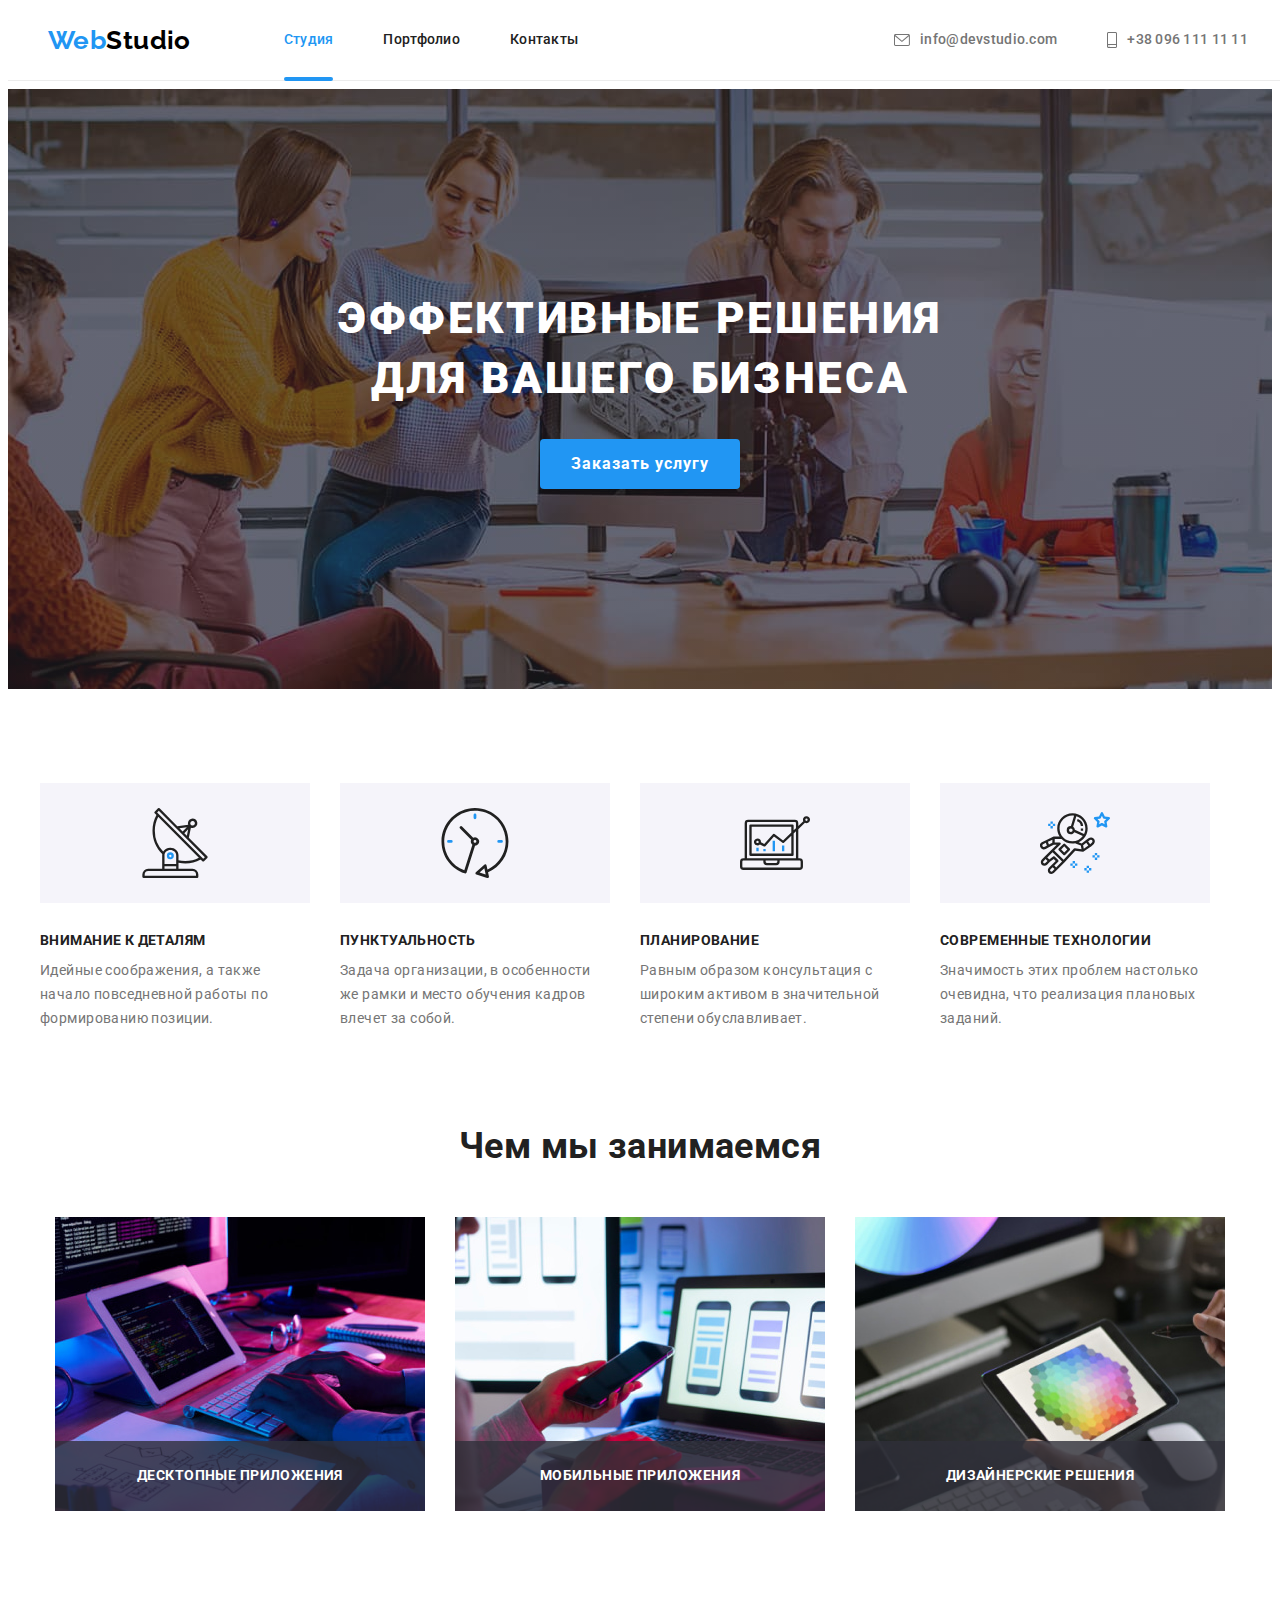
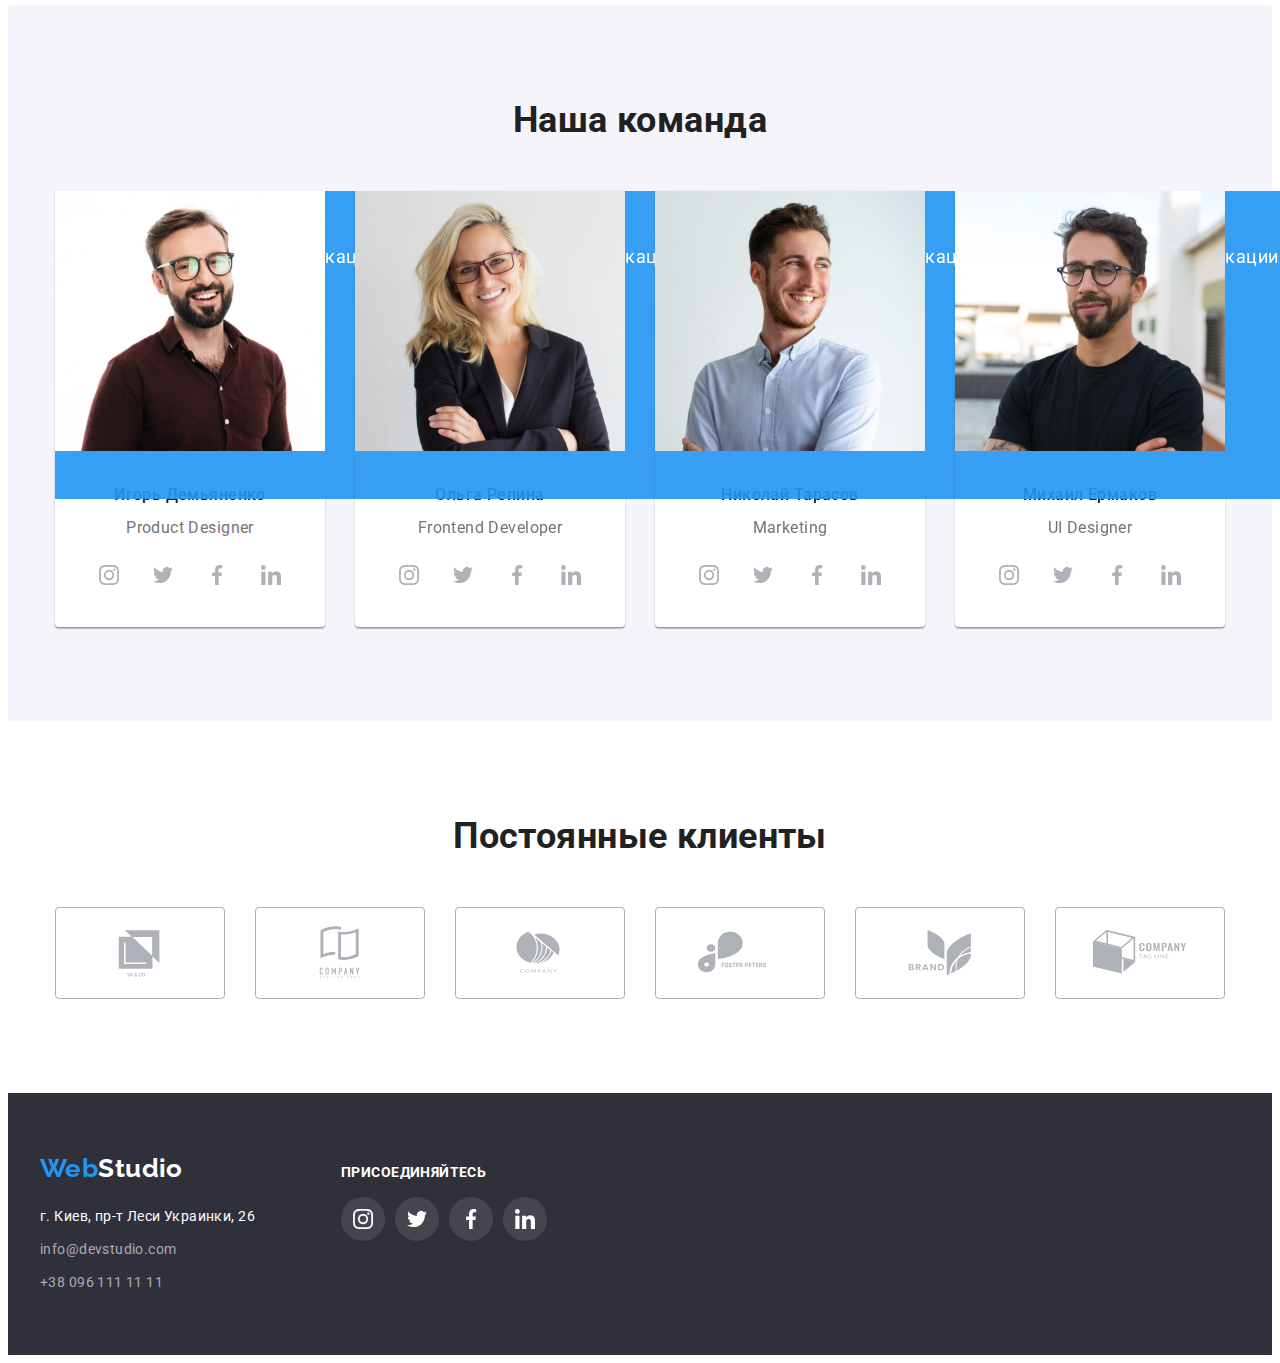
==== index.html @ 2b613472 "05" ====
<!DOCTYPE html>
<html lang="ru">
<head>
    <meta charset="UTF-8">
    <meta http-equiv="X-UA-Compatible" content="IE=edge">
    <meta name="viewport" content="width=device-width, initial-scale=1.0">
    <title>Студия</title>
    <link rel="preconnect" href="https://fonts.googleapis.com">
    <link rel="preconnect" href="https://fonts.gstatic.com" crossorigin>
    <link href="https://fonts.googleapis.com/css2?family=Raleway:wght@700&family=Roboto:wght@400;500;700;900&display=swap"
        rel="stylesheet">
    <link rel="stylesheet" href="https://cdnjs.cloudflare.com/ajax/libs/modern-normalize/1.1.0/modern-normalize.min.css"
        integrity="sha512-wpPYUAdjBVSE4KJnH1VR1HeZfpl1ub8YT/NKx4PuQ5NmX2tKuGu6U/JRp5y+Y8XG2tV+wKQpNHVUX03MfMFn9Q=="
        crossorigin="anonymous" referrerpolicy="no-referrer">
    <link rel="stylesheet" href="./css/styles.css">
</head>
<body>
    <!-- Шапка -->
    <header class="page-header">
       <div class="header-container container">
            <nav class="header-item site-nav">
                <a href="./index.html" class="site-nav-item header-logo logo">
                    <span class="logo-part">Web</span>Studio
                </a>
            
                <ul class="site-nav-item nav-tabs list">
                    <li class="nav-tabs-item"><a href="./index.html" class="nav-tab link current">Студия</a></li>
                    <li class="nav-tabs-item"><a href="./portfolio.html" class="nav-tab link">Портфолио</a></li>
                    <li class="nav-tabs-item"><a href="" class="nav-tab link">Контакты</a></li>
                </ul>
            
            </nav>
            
            <ul class="header-item auth-nav list">
                <li class="auth-nav-item">
                    <a href="mailto:" class="nav-auth link"> 
                        <svg class="auth-icon-box " width=16 height=12>
                            <use href="./images/symbol-defs.svg#icon-envelope"></use>
                        </svg>
                        info@devstudio.com
                    </a>
                </li>
                
                <li class="auth-nav-item">
                    <a href="tel:" class="nav-auth link">
                        <svg class="auth-icon-box"  width=10 height=16>
                            <use href="./images/symbol-defs.svg#icon-smartphone"></use>
                        </svg>
                        +38 096 111 11 11
                    </a>
                </li>
            </ul>
       </div>
    </header>

    <!-- Унікальна частина -->
    <main>
        <!-- Герой -->
        <section class="hero">
            <div class="container hero-container">
                <h1 class="hero-title">Эффективные решения<br> для вашего бизнеса</h1>
                <button type="button" class="hero-button" data-modal-open>Заказать услугу</button>
            </div>
        </section>
        
        <!-- Наші переваги -->
        <section class="section-feature">
            <div class="container">
                <h2 hidden class="section-title">Наши преимущества</h2>
                
                <ul class="feature-list  list">
                    <li class="feature-list-item">
                        <div class="feature-icon-wrapper">
                            <svg class="feature-icon-box">
                                <use href="./images/symbol-defs.svg#icon-antenna" >  </use>
                            </svg>
                        </div>
                        <h3 class="feature-list-title">Внимание к деталям</h3>
                        <p class="feature-list-text text">
                            Идейные соображения, а также начало повседневной работы по формированию позиции.
                        </p>
                    </li>
                    <li class="feature-list-item">
                        <div class="feature-icon-wrapper">
                            <svg class="feature-icon-box">
                                <use href="./images/symbol-defs.svg#icon-clock"> </use>
                            </svg>
                        </div>
                        <h3 class="feature-list-title">Пунктуальность</h3>
                        <p class="feature-list-text text">
                            Задача организации, в особенности же рамки и место обучения кадров влечет за собой.
                        </p>
                    </li>
                    <li class="feature-list-item">
                        <div class="feature-icon-wrapper">
                            <svg class="feature-icon-box">
                                <use href="./images/symbol-defs.svg#icon-diagram" > </use>
                            </svg>
                        </div>
                        <h3 class="feature-list-title">Планирование</h3>
                        <p class="feature-list-text text">
                            Равным образом консультация с широким активом в значительной степени обуславливает.
                        </p>
                    </li>
                    <li class="feature-list-item">
                        <div class="feature-icon-wrapper">
                            <svg class="feature-icon-box">
                                <use href="./images/symbol-defs.svg#icon-astronaut"> </use>
                            </svg>
                        </div>
                        <h3 class="feature-list-title">Современные технологии</h3>
                        <p class="feature-list-text text">
                            Значимость этих проблем настолько очевидна, что реализация плановых заданий.
                        </p>
                    </li>
                </ul>
            </div>
        </section>
        
        <!-- Чим ми займаємось -->
        <section class="section">
            <div class="container what_we_do-conteiner">
                <h2 class="section-title">Чем мы занимаемся</h2>
                <ul class="what_we_do-list list">
                    <li class="what_we_do-item">
                        <img src="./images/what_we_do_1.jpg" class="image" alt="Компьютер и айпад на рабочем столе" width="370">
                        <h3 class="what_we_do-item-title">Десктопные приложения</h3>
                    </li>
                    <li class="what_we_do-item">
                        <img src="./images/what_we_do_2.jpg" class="image" alt="Ноутбук и телефон" width="370">
                        <h3 class="what_we_do-item-title">Мобильные приложения</h3>
                    </li>
                    <li class="what_we_do-item">
                        <img src="./images/what_we_do_3.jpg" class="image" alt="Планшет с цветным изображением на фоне компьютера" width="370">
                        <h3 class="what_we_do-item-title">Дизайнерские решения</h3>
                    </li>
                </ul>
            </div>
        </section>
        
        <!-- Наша команда -->
        <section class="team section">
            <div class="container">
                <h2 class="section-title">Наша команда</h2>
        
                <ul class="team-list list">
                    <li class="team-card">
                        <div class="team-flip">
                            <img src="./images/igor_d.jpg" class="team-image image" alt="Игорь Демьяненко" width="270">
                            <p class="team-overlay">Здесь будет краткая информация о квалификации Игоря Демьянченко</p>
                        </div>
                        
                        <div class="team-card-content">
                            <h3 class="team-card-title">Игорь Демьяненко</h3>
                            <p class="team-card-position">Product Designer</p>
                            
                            <ul class="social-links list">
                                <li class="social-link-item">
                                    <a href="" class="social-link link">
                                        <svg class="icon-box-social">
                                            <use href="./images/symbol-defs.svg#icon-instagram"></use>
                                        </svg>
                                    </a>
                                </li>
                                <li class="social-link-item">
                                    <a href="" class="social-link link">
                                        <svg class="icon-box-social">
                                            <use href="./images/symbol-defs.svg#icon-twitter"></use>
                                        </svg>
                                    </a>
                                </li>
                                <li class="social-link-item">
                                    <a href="" class="social-link link">
                                        <svg class="icon-box-social">
                                            <use href="./images/symbol-defs.svg#icon-facebook"></use>
                                        </svg>
                                    </a>
                                </li>
                                <li class="social-link-item">
                                    <a href="" class="social-link link">
                                        <svg class="icon-box-social">
                                            <use href="./images/symbol-defs.svg#icon-linkedin"></use>
                                        </svg>
                                    </a>
                                </li>
                            </ul>

                            
                        </div>                          
                    </li>

                    <li class="team-card">
                        <div class="team-flip">
                            <img src="./images/olga_r.jpg" class="team-image image" alt="Ольга Репина" width="270">
                            <p class="team-overlay">Здесь будет краткая информация о квалификации Ольги Репиной</p>
                        
                        </div>
                        
                        <div class="team-card-content">
                            <h3 class="team-card-title">Ольга Репина</h3>
                            <p class="team-card-position">Frontend Developer</p>

                            <ul class="social-links list">
                                <li class="social-link-item">
                                    <a href="" class="social-link link">
                                        <svg class="icon-box-social">
                                            <use href="./images/symbol-defs.svg#icon-instagram"></use>
                                        </svg>
                                    </a>
                                </li>
                                <li class="social-link-item">
                                    <a href="" class="social-link link">
                                        <svg class="icon-box-social">
                                            <use href="./images/symbol-defs.svg#icon-twitter"></use>
                                        </svg>
                                    </a>
                                </li>
                                <li class="social-link-item">
                                    <a href="" class="social-link link">
                                        <svg class="icon-box-social">
                                            <use href="./images/symbol-defs.svg#icon-facebook"></use>
                                        </svg>
                                    </a>
                                </li>
                                <li class="social-link-item">
                                    <a href="" class="social-link link">
                                        <svg class="icon-box-social">
                                            <use href="./images/symbol-defs.svg#icon-linkedin"></use>
                                        </svg>
                                    </a>
                                </li>
                            </ul>
                        </div>                        
                    </li>

                    <li class="team-card">
                        <div class="team-flip">
                            <img src="./images/nikolay_t.jpg" class="team-image image" alt="Николай Тарасов" width="270">
                            <p class="team-overlay">Здесь будет краткая информация о квалификации Николая Тарасова</p>
                        
                        </div>
                        
                        <div class="team-card-content">
                            <h3 class="team-card-title">Николай Тарасов</h3>
                            <p class="team-card-position">Marketing</p>

                            <ul class="social-links list">
                                <li class="social-link-item">
                                    <a href="" class="social-link link">
                                        <svg class="icon-box-social">
                                            <use href="./images/symbol-defs.svg#icon-instagram"></use>
                                        </svg>
                                    </a>
                                </li>
                                <li class="social-link-item">
                                    <a href="" class="social-link link">
                                        <svg class="icon-box-social">
                                            <use href="./images/symbol-defs.svg#icon-twitter"></use>
                                        </svg>
                                    </a>
                                </li>
                                <li class="social-link-item">
                                    <a href="" class="social-link link">
                                        <svg class="icon-box-social">
                                            <use href="./images/symbol-defs.svg#icon-facebook"></use>
                                        </svg>
                                    </a>
                                </li>
                                <li class="social-link-item">
                                    <a href="" class="social-link link">
                                        <svg class="icon-box-social">
                                            <use href="./images/symbol-defs.svg#icon-linkedin"></use>
                                        </svg>
                                    </a>
                                </li>
                            </ul>
                        </div>                        
                    </li>

                    <li class="team-card">
                        <div class="team-flip">
                            <img src="./images/mihail_ye.jpg" class="team-image image" alt="Михаил Ермаков" width="270">
                            <p class="team-overlay">Здесь будет краткая информация о квалификации Михаила Ермакова</p>
                        
                        </div>
                        
                        <div class="team-card-content">
                            <h3 class="team-card-title">Михаил Ермаков</h3>
                            <p class="team-card-position">UI Designer</p>

                            <ul class="social-links list">
                                <li class="social-link-item">
                                    <a href="" class="social-link link">
                                        <svg class="icon-box-social">
                                            <use href="./images/symbol-defs.svg#icon-instagram"></use>
                                        </svg>
                                    </a>
                                </li>
                                <li class="social-link-item">
                                    <a href="" class="social-link link">
                                        <svg class="icon-box-social">
                                            <use href="./images/symbol-defs.svg#icon-twitter"></use>
                                        </svg>
                                    </a>
                                </li>
                                <li class="social-link-item">
                                    <a href="" class="social-link link">
                                        <svg class="icon-box-social">
                                            <use href="./images/symbol-defs.svg#icon-facebook"></use>
                                        </svg>
                                    </a>
                                </li>
                                <li class="social-link-item">
                                    <a href="" class="social-link link">
                                        <svg class="icon-box-social">
                                            <use href="./images/symbol-defs.svg#icon-linkedin"></use>
                                        </svg>
                                    </a>
                                </li>
                            </ul>
                        </div>                        
                    </li>
                </ul>
            </div>
        </section>

        <!-- Постійні клієнти -->
        <section class="section ">
            <div class="container">
                <h2 class="section-title">Постоянные клиенты</h2>

                <ul class="clients list">
                    <li class="client">
                        <a href="" class="client-link link">
                            <svg class="icon-client-box">
                                <use href="./images/symbol-defs.svg#icon-logo1"></use>
                            </svg>
                        </a>
                    </li>
                
                    <li class="client">
                        <a href="" class="client-link link">
                            <svg class="icon-client-box">
                                <use href="./images/symbol-defs.svg#icon-logo2"></use>
                            </svg>
                        </a>
                    </li>
               
                    <li class="client">
                        <a href="" class="client-link link">
                            <svg class="icon-client-box">
                                <use href="./images/symbol-defs.svg#icon-logo3"></use>
                            </svg>
                        </a>
                    </li>
               
                    <li class="client">
                        <a href="" class="client-link link">
                            <svg class="icon-client-box">
                                <use href="./images/symbol-defs.svg#icon-logo4"></use>
                            </svg>
                        </a>
                    </li>
                
                    <li class="client">
                        <a href="" class="client-link link">
                            <svg class="icon-client-box">
                                <use href="./images/symbol-defs.svg#icon-logo5"></use>
                            </svg>
                        </a>
                    </li>
               
                    <li class="client">
                        <a href="" class="client-link link">
                            <svg class="icon-client-box">
                                <use href="./images/symbol-defs.svg#icon-logo6"></use>
                            </svg>
                        </a>
                    </li>
                </ul>
            </div>
        </section>
        
    </main>

    <!-- Підвал -->
    <footer class="footer">
       <div class="container footer-containers">
            <div class="footer-address">
                <a href="./" class="footer-logo logo">
                    <span class="logo-part">Web</span>Studio
                </a>
                <address class="address">
                    г. Киев, пр-т Леси Украинки, 26
                
                    <ul class="address-list list">
                        <li class="address-item"><a href="mailto:" class="footer-auth link">info@devstudio.com</a></li>
                        <li class="address-item"><a href="tel:" class="footer-auth link">+38 096 111 11 11</a></li>
                    </ul>
                </address>
            </div>

            <div class="footer-links">
                <p class="title-linc text">присоединяйтесь</p>
            
                <ul class="social-links list">
                    <li class="social-link-item">
                        <a href="" class="social-link social-link-footer link">
                            <svg class="icon-box-social">
                                <use href="./images/symbol-defs.svg#icon-instagram"></use>
                            </svg>
                        </a>
                    </li>
                    <li class="social-link-item">
                        <a href="" class="social-link social-link-footer link">
                            <svg class="icon-box-social">
                                <use href="./images/symbol-defs.svg#icon-twitter"></use>
                            </svg>
                        </a>
                    </li>
                    <li class="social-link-item">
                        <a href="" class="social-link social-link-footer link">
                            <svg class="icon-box-social">
                                <use href="./images/symbol-defs.svg#icon-facebook"></use>
                            </svg>
                        </a>
                    </li>
                    <li class="social-link-item">
                        <a href="" class="social-link social-link-footer link">
                            <svg class="icon-box-social">
                                <use href="./images/symbol-defs.svg#icon-linkedin"></use>
                            </svg>
                        </a>
                    </li>
                </ul>
            </div>
            
       </div>

      
    </footer>
    <div class="backdrop is-hidden" data-modal>
        <div class="modal">
            <button class="button-close" data-modal-close>
                <svg class="icon-box-close">
                    <use href="./images/symbol-defs.svg#icon-close-black-18dp"></use>
                </svg>
            </button>
        </div>
    </div>
    
    <script src="./js/modal.js"></script>
    <script>
        const { height: pageHeaderHeight } = document
            .querySelector(".page-header")
            .getBoundingClientRect();

        document.body.style.paddingTop = `${pageHeaderHeight}px`;
    </script>
</body>
</html>
---- css/styles.css ----
:root {
  --primari-text-color: #757575;
  --tittle-text-color: #212121;
  --acsent-color: #2196f3;
  --second-acsent-color: #ffffff;
  --primary-bg-color: #ffffff;
  --second-bg-color: #f5f4fa;
  --third-bg-color: #2f303a;
  --linc-fill-color: #afb1b8;
}

body {
  color: var(--primari-text-color);
  font-family: Roboto, sans-serif;
  font-weight: 400;
  font-size: 14px;
  line-height: 1.71;
  letter-spacing: 0.03em;

  background-color: var(--primary-bg-color);
}

.container {
  width: 1200px;
  margin: 0 auto;
  padding-left: 15px;
  padding-right: 15px;
}

.list {
  list-style: none;
  margin: 0;
  padding: 0;
}

.text {
  margin: 0;
}

.image {
  display: block;
  max-width: 100%;
  height: auto;
}

.link,
.logo,
.address {
  color: inherit;
  text-decoration: none;
  font-style: inherit;
  transition: 250ms color cubic-bezier(0.4, 0, 0.2, 1);
}

/* Логотип */

.logo {
  font-family: Raleway, sans-serif;
  font-weight: 700;
  font-size: 26px;
  line-height: 1.19;
}

.header-logo {
  color: #000000;
}

.logo-part,
.logo:hover {
  color: var(--acsent-color);
}

/* Навігація */

.page-header {
  z-index: 1;
  position: fixed;
  width: 100%;
  top: 0;

  display: flex;
  flex-basis: 100%;

  border-bottom: 1px solid #ececec;

  background-color: var(--primary-bg-color);
}

.header-container {
  display: flex;
  align-items: center;
}
.site-nav {
  display: flex;
  align-items: center;
}

.nav-tabs {
  display: flex;
  margin-left: 93px;
}

.nav-tab {
  color: var(--tittle-text-color);
}

.nav-tab,
.nav-auth {
  display: flex;
  padding-top: 32px;
  padding-bottom: 32px;
  align-items: center;

  font-weight: 500;
  font-size: 14px;
  line-height: 1.14;
  letter-spacing: 0.02em;
  fill: var(--primari-text-color);

  transition: 250ms color cubic-bezier(0.4, 0, 0.2, 1), 250ms fill cubic-bezier(0.4, 0, 0.2, 1);
}

.nav-tab:hover,
.nav-auth:hover,
.nav-tab:focus,
.nav-auth:focus,
.nav-tab.current {
  color: var(--acsent-color);
  fill: var(--acsent-color);
}

.nav-tab.current {
  position: relative;
}

.nav-tab.current::after {
  content: '';
  display: block;
  width: 100%;
  height: 4px;
  border-radius: 2px;
  background-color: var(--acsent-color);

  position: absolute;
  bottom: -1px;
}

.auth-nav {
  display: flex;
  margin-left: auto;
}

.nav-tabs-item:not(:first-child),
.auth-nav-item:not(:first-child) {
  margin-left: 50px;
}

.auth-icon-box {
  margin-right: 10px;
}

/* Герой */
.hero {
  max-width: 1600px;
  height: 600px;
  margin-left: auto;
  margin-right: auto;
  background-image: linear-gradient(to right, rgba(47, 48, 58, 0.4), rgba(47, 48, 58, 0.4)),
    url('../images/hero-bgi.jpg');
  background-color: #c4c4c4;
  background-repeat: no-repeat;
  background-position: center;
  background-size: auto;
}

.hero-container {
  padding-top: 200px;
  padding-bottom: 200px;

  text-align: center;
}

.hero-title {
  margin: 0;

  color: var(--second-acsent-color);
  font-weight: 900;
  font-size: 44px;
  line-height: 1.36;
  text-align: center;
  letter-spacing: 0.06em;
  text-transform: uppercase;
}

.hero-button {
  width: 200px;
  height: 50px;
  border: none;
  box-shadow: 0px 4px 4px rgba(0, 0, 0, 0.15);
  border-radius: 4px;
  margin-top: 30px;

  color: var(--second-acsent-color);
  font-family: inherit;
  font-weight: 700;
  font-size: 16px;
  line-height: 1.87;
  letter-spacing: 0.06em;

  background-color: var(--acsent-color);

  cursor: pointer;
    
  transition: 250ms background-color cubic-bezier(0.4, 0, 0.2, 1);
}

.hero-button:hover,
.hero-button:focus {
  background-color: #188ce8;
}

/* Секції */
.section {
  padding-top: 94px;
  padding-bottom: 94px;
}

.section-title {
  margin-top: 0;
  margin-bottom: 50px;

  color: var(--tittle-text-color);
  font-weight: 700;
  font-size: 36px;
  line-height: 1.17;
  text-align: center;
}

/* Наші переваги */
.section-feature {
  padding-top: 94px;
}

.feature-list {
  display: flex;
  flex-wrap: wrap;
}

.feature-list-item {
  display: block;
  width: 270px;
}

.feature-list-item:not(:first-child) {
  margin-left: 30px;
}

.feature-icon-wrapper {
  position: relative;
  display: flex;
  height: 120px;
  justify-content: center;
  align-items: center;
  margin-bottom: 30px;
  background-color: var(--second-bg-color);
}

.feature-icon-wrapper::before {
  content: '';
  position: absolute;

  width: 0%;
  height: 100%;
  right: 0;
  background-color: rgba(33, 149, 243, 0.5);
  /* opacity: 0; */
  transition: 250ms width cubic-bezier(0.4, 0, 0.2, 1);
}

.feature-icon-wrapper:hover::before {
  /* opacity: 1; */
  width: 100%;
  left: 0;
  
}
.feature-icon-box {
  width: 70px;
  height: 70px;
}

.feature-list-title {
  margin-top: 0;
  margin-bottom: 10px;

  color: var(--tittle-text-color);
  font-weight: 700;
  font-size: 14px;
  line-height: 1.14;
  text-transform: uppercase;
}

/* Чим ми займаємось */

.what_we_do-list {
  display: flex;
  flex-wrap: wrap;
  justify-content: center;
  align-items: center;
}

.what_we_do-item {
  position: relative;
}

.what_we_do-item:not(:first-child) {
  margin-left: 30px;
}

.what_we_do-item-title {
  position: absolute;
  bottom: 0;
  left: 0;
  right: 0;
  display: block;
  margin-top: 0;
  margin-bottom: 0;
  padding-top: 27px;
  padding-bottom: 27px;
  background: rgba(47, 48, 58, 0.8);

  font-weight: 700;
  font-size: 14px;
  line-height: 1.14;
  text-align: center;
  text-transform: uppercase;
  color: var(--second-acsent-color);

  opacity: 1;
  transition: 250ms opacity cubic-bezier(0.4, 0, 0.2, 1);
}

.what_we_do-item-title:hover {
  opacity: 0;
  
}

/* Наша коанда */
.team {
  background-color: var(--second-bg-color);
}

.team-list {
  display: flex;
  flex-wrap: wrap;
  justify-content: center;
  align-items: center;
}

.team-card {
  position: relative;
  box-shadow: 0px 1px 3px rgba(0, 0, 0, 0.12), 0px 1px 1px rgba(0, 0, 0, 0.14),
    0px 2px 1px rgba(0, 0, 0, 0.2);
  border-radius: 0px 0px 4px 4px;
  background-color: var(--primary-bg-color);
  perspective: 3000px;
}

.team-card:not(:first-child) {
  margin-left: 30px;
}

.team-flip {
  width: 270px;
  height: 260px;
  transform-style: preserve-3d;
}

.team-image {
  position: absolute;
  transform: rotateY(0deg);
}

.team-overlay {
  display: block;
  width: 100%;
  height: 100%;
  margin-top: 0;
  margin-bottom: 0;
  padding: 24px 64px;
  font-size: 18px;
  line-height: 1.56;
  color: var(--second-acsent-color);
  background-color: rgba(33, 150, 243, 0.9);
}

.team-card .team-image,
.team-card .team-overlay {
  transition: 500ms transform cubic-bezier(0.4, 0, 0.2, 1);
}

.team-card:hover .team-image {
  transform: rotateY(180deg);
  
}

.team-card:hover .team-overlay {
  transform: rotateY(0deg);
  
}

.team-card-content {
  padding-top: 30px;
  padding-bottom: 30px;
  text-align: center;
}

.team-card-title {
  margin-top: 0;
  margin-bottom: 10px;

  color: var(--tittle-text-color);
  font-weight: 500;
  font-size: 16px;
}

.team-card-position {
  margin: 0;

  font-size: 16px;
  line-height: 1.19;
}

.social-links {
  display: flex;
  justify-content: center;
  margin-top: 16px;
}

.social-link-item {
  width: 44px;
  height: 44px;
}

.social-link-item:not(:last-child) {
  margin-right: 10px;
}

.social-link {
  display: flex;
  justify-content: center;
  align-items: center;
  width: 100%;
  height: 100%;
  border-radius: 50%;

  fill: var(--linc-fill-color);

  transition: 250ms background-color cubic-bezier(0.4, 0, 0.2, 1),
  250ms fill cubic-bezier(0.4, 0, 0.2, 1);
}

.social-link:hover,
.social-link:focus {
  background-color: var(--acsent-color);
  fill: var(--second-acsent-color);
}

.icon-box-social {
  width: 20px;
  height: 20px;
}

/* Постійні клієнти */

.clients {
  display: flex;
  flex-wrap: wrap;
  justify-content: center;
  align-items: center;
}

.client:not(:last-child) {
  margin-right: 30px;
}

.client-link {
  display: flex;
  width: 170px;
  height: 92px;
  border: 1px solid var(--linc-fill-color);
  box-sizing: border-box;
  border-radius: 4px;
  align-items: center;
  justify-content: center;

  fill: var(--linc-fill-color);

  transition: 250ms border cubic-bezier(0.4, 0, 0.2, 1), 250ms fill cubic-bezier(0.4, 0, 0.2, 1);
}

.client-link:hover,
.client-link:focus {
  border: 1px solid var(--acsent-color);
  fill: var(--acsent-color);
}

.icon-client-box {
  width: 106px;
  height: 60px;
}

/* Підвал */

.footer {
  padding-top: 60px;
  padding-bottom: 60px;
  color: var(--second-acsent-color);

  background-color: var(--third-bg-color);
}

.footer-containers {
  display: flex;
  align-items: baseline;
}

.footer-address {
  width: 231px;
  margin-right: 70px;
}

.address {
  margin-top: 20px;
}

.address-item {
  margin-top: 9px;
}

.footer-auth {
  color: rgba(255, 255, 255, 0.6);
}

.title-linc {
  margin-top: 0;

  color: var(--second-acsent-color);
  font-weight: 700;
  font-size: 14px;
  line-height: 1.14;
  text-transform: uppercase;
}

.social-link-footer {
  fill: var(--second-acsent-color);
  background: rgba(255, 255, 255, 0.1);
}

+

/* Модальне вікно */
.backdrop {
  z-index: 10;
  position: fixed;
  top: 0;
  right: 0;
  left: 0;
  bottom: 0;

  background-color: rgba(0, 0, 0, 0.2);
  opacity: 1;

  transition: 250ms opacity cubic-bezier(0.4, 0, 0.2, 1);
}

.backdrop.is-hidden {
  opacity: 0;
  pointer-events: none;
  opacity: 0;
}

.backdrop.is-hidden .modal {
  transform: translate(-50%, -50%) scale(0.9);
}

.modal {
  position: absolute;

  top: 50%;
  left: 50%;
  width: 528px;
  height: 581px;
  transform: translate(-50%, -50%) scale(1);

  background-color: var(--primary-bg-color);
  box-shadow: 0px 1px 3px rgba(0, 0, 0, 0.12), 0px 1px 1px rgba(0, 0, 0, 0.14),
    0px 2px 1px rgba(0, 0, 0, 0.2);
  border-radius: 4px;
  opacity: 1;

  transition: 250ms transform cubic-bezier(0.4, 0, 0.2, 1),
    250ms opacity cubic-bezier(0.4, 0, 0.2, 1);
}

.button-close {
  position: absolute;
  right: 8px;
  top: 8px;
  padding: 0;
  width: 30px;
  height: 30px;
  border-color: rgba(0, 0, 0, 0.1);
  border-radius: 50%;
  background-color: inherit;
  cursor: pointer;
}

.icon-box-close {
  width: 11px;
  height: 11px;
}

/* ===============  Портфоліо ============= */

/* Фільтр */
.filter {
  display: flex;
  flex-wrap: wrap;
  justify-content: center;
  align-items: center;
}

.filter-item:not(:first-child) {
  margin-left: 8px;
}

.filter-button {
  display: block;
  padding: 6px 22px;
  border: none;
  border-radius: 4px;

  color: var(--tittle-text-color);
  font-family: inherit;
  font-weight: 500;
  font-size: 16px;
  line-height: 1.62;

  background-color: var(--second-bg-color);

  transition: 250ms box-shadow cubic-bezier(0.4, 0, 0.2, 1),
  250ms color cubic-bezier(0.4, 0, 0.2, 1), 250ms background-color cubic-bezier(0.4, 0, 0.2, 1);
}

.filter-button:hover,
.filter-button:focus,
.filter-button.current {
  box-shadow: 0px 3px 1px rgba(0, 0, 0, 0.1), 0px 1px 2px rgba(0, 0, 0, 0.08),
    0px 2px 2px rgba(0, 0, 0, 0.12);

  color: var(--second-acsent-color);

  background-color: var(--acsent-color);
}

/* Наші проекти */
.filter-container {
  padding-bottom: 16px;
}

.project-container {
  margin-top: 34px;
}

.project-list {
  display: flex;
  flex-wrap: wrap;
  margin-top: -30px;
  margin-left: -30px;
}

.project-item {
  flex-basis: calc(100% / 3 - 30px);
  margin-top: 30px;
  margin-left: 30px;

  background-color: var(--primary-bg-color);

  transition: 250ms box-shadow cubic-bezier(0.4, 0, 0.2, 1);
}

.project-card-content {
  padding: 20px 24px;
  border: 1px solid #eeeeee;
}

.project-item:hover,
.project-item:focus {
  box-shadow: 0px 1px 1px rgba(0, 0, 0, 0.12), 0px 4px 4px rgba(0, 0, 0, 0.06),
    1px 4px 6px rgba(0, 0, 0, 0.16);
}

.project-card-title {
  margin-top: 0;
  margin-bottom: 4px;

  color: var(--tittle-text-color);
  font-weight: 700;
  font-size: 18px;
  line-height: 2;
  letter-spacing: 0.06em;
}

.project-image {
  position: relative;
  overflow: hidden;
}

.project-image-overlay {
  position: absolute;
  top: 0;
  right: 0;
  width: 100%;
  height: 100%;
  transform: translateY(100%);

  transition: 250ms transform cubic-bezier(0.4, 0, 0.2, 1);

  margin-top: 0;
  margin-bottom: 0;
  padding: 63px 24px;

  font-size: 18px;
  line-height: 1.56;
  color: var(--second-acsent-color);
  background-color: rgba(33, 150, 243, 0.9);
}

.project-item:hover .project-image-overlay,
.project-item:focus .project-image-overlay {
  transform: translateY(0);
}

.project-card-type {
  margin: 0;

  font-size: 16px;
  line-height: 1.88;
}
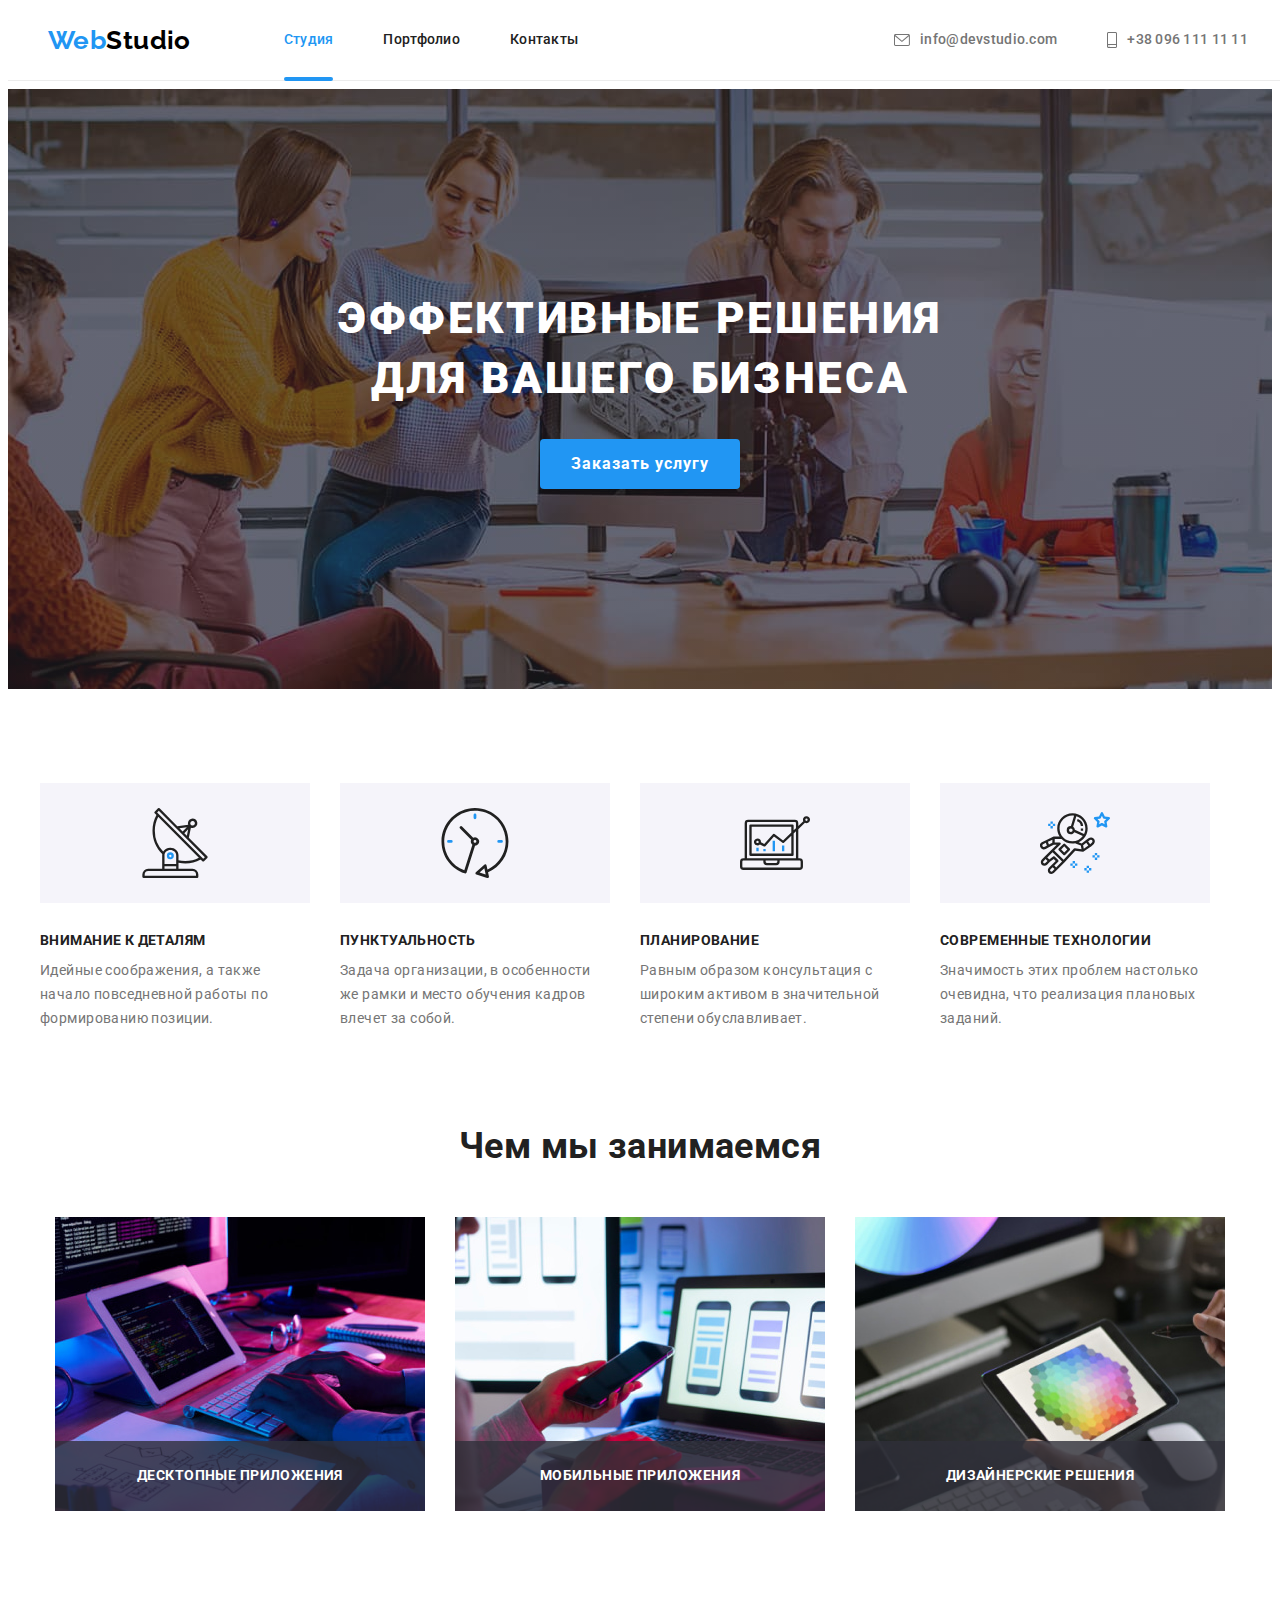
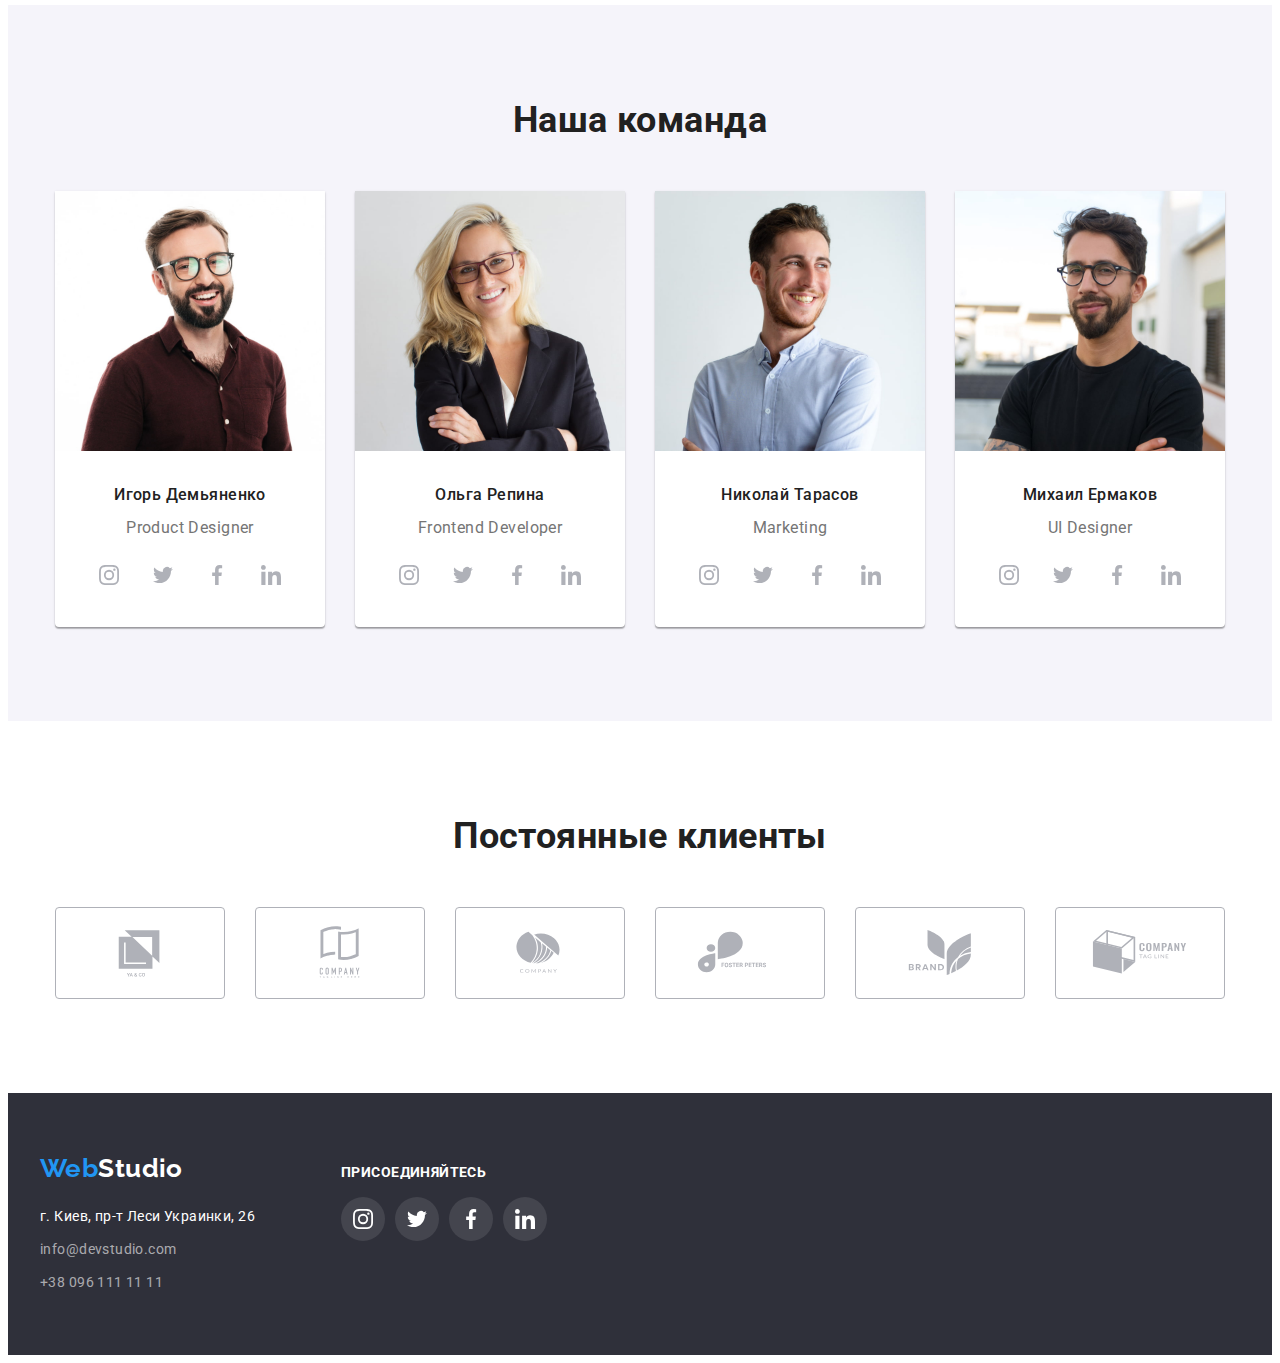
==== commit 70f65b26: "g" ====
--- a/index.html
+++ b/index.html
@@ -147,7 +147,6 @@
                     <li class="team-card">
                         <div class="team-flip">
                             <img src="./images/igor_d.jpg" class="team-image image" alt="Игорь Демьяненко" width="270">
-                            <p class="team-overlay">Здесь будет краткая информация о квалификации Игоря Демьянченко</p>
                         </div>
                         
                         <div class="team-card-content">
@@ -191,9 +190,7 @@
 
                     <li class="team-card">
                         <div class="team-flip">
-                            <img src="./images/olga_r.jpg" class="team-image image" alt="Ольга Репина" width="270">
-                            <p class="team-overlay">Здесь будет краткая информация о квалификации Ольги Репиной</p>
-                        
+                            <img src="./images/olga_r.jpg" class="team-image image" alt="Ольга Репина" width="270">                                                  
                         </div>
                         
                         <div class="team-card-content">
@@ -235,9 +232,7 @@
 
                     <li class="team-card">
                         <div class="team-flip">
-                            <img src="./images/nikolay_t.jpg" class="team-image image" alt="Николай Тарасов" width="270">
-                            <p class="team-overlay">Здесь будет краткая информация о квалификации Николая Тарасова</p>
-                        
+                            <img src="./images/nikolay_t.jpg" class="team-image image" alt="Николай Тарасов" width="270">                      
                         </div>
                         
                         <div class="team-card-content">
@@ -279,9 +274,7 @@
 
                     <li class="team-card">
                         <div class="team-flip">
-                            <img src="./images/mihail_ye.jpg" class="team-image image" alt="Михаил Ермаков" width="270">
-                            <p class="team-overlay">Здесь будет краткая информация о квалификации Михаила Ермакова</p>
-                        
+                            <img src="./images/mihail_ye.jpg" class="team-image image" alt="Михаил Ермаков" width="270">                            
                         </div>
                         
                         <div class="team-card-content">
--- a/css/styles.css
+++ b/css/styles.css
@@ -277,12 +277,12 @@
   transition: 250ms width cubic-bezier(0.4, 0, 0.2, 1);
 }
 
-.feature-icon-wrapper:hover::before {
-  /* opacity: 1; */
+/*.feature-icon-wrapper:hover::before {
+   opacity: 1; 
   width: 100%;
   left: 0;
   
-}
+} */
 .feature-icon-box {
   width: 70px;
   height: 70px;
@@ -380,18 +380,7 @@
   transform: rotateY(0deg);
 }
 
-.team-overlay {
-  display: block;
-  width: 100%;
-  height: 100%;
-  margin-top: 0;
-  margin-bottom: 0;
-  padding: 24px 64px;
-  font-size: 18px;
-  line-height: 1.56;
-  color: var(--second-acsent-color);
-  background-color: rgba(33, 150, 243, 0.9);
-}
+
 
 .team-card .team-image,
 .team-card .team-overlay {
@@ -399,14 +388,14 @@
 }
 
 .team-card:hover .team-image {
-  transform: rotateY(180deg);
   
 }
 
-.team-card:hover .team-overlay {
+/*.team-card:hover .team-overlay {
   transform: rotateY(0deg);
-  
-}
+
+}
+*/
 
 .team-card-content {
   padding-top: 30px;
@@ -721,7 +710,7 @@
   top: 0;
   right: 0;
   width: 100%;
-  height: 100%;
+  height: 101%;
   transform: translateY(100%);
 
   transition: 250ms transform cubic-bezier(0.4, 0, 0.2, 1);
@@ -729,6 +718,7 @@
   margin-top: 0;
   margin-bottom: 0;
   padding: 63px 24px;
+  
 
   font-size: 18px;
   line-height: 1.56;
@@ -738,7 +728,7 @@
 
 .project-item:hover .project-image-overlay,
 .project-item:focus .project-image-overlay {
-  transform: translateY(0);
+  transform: translateY(0%);
 }
 
 .project-card-type {
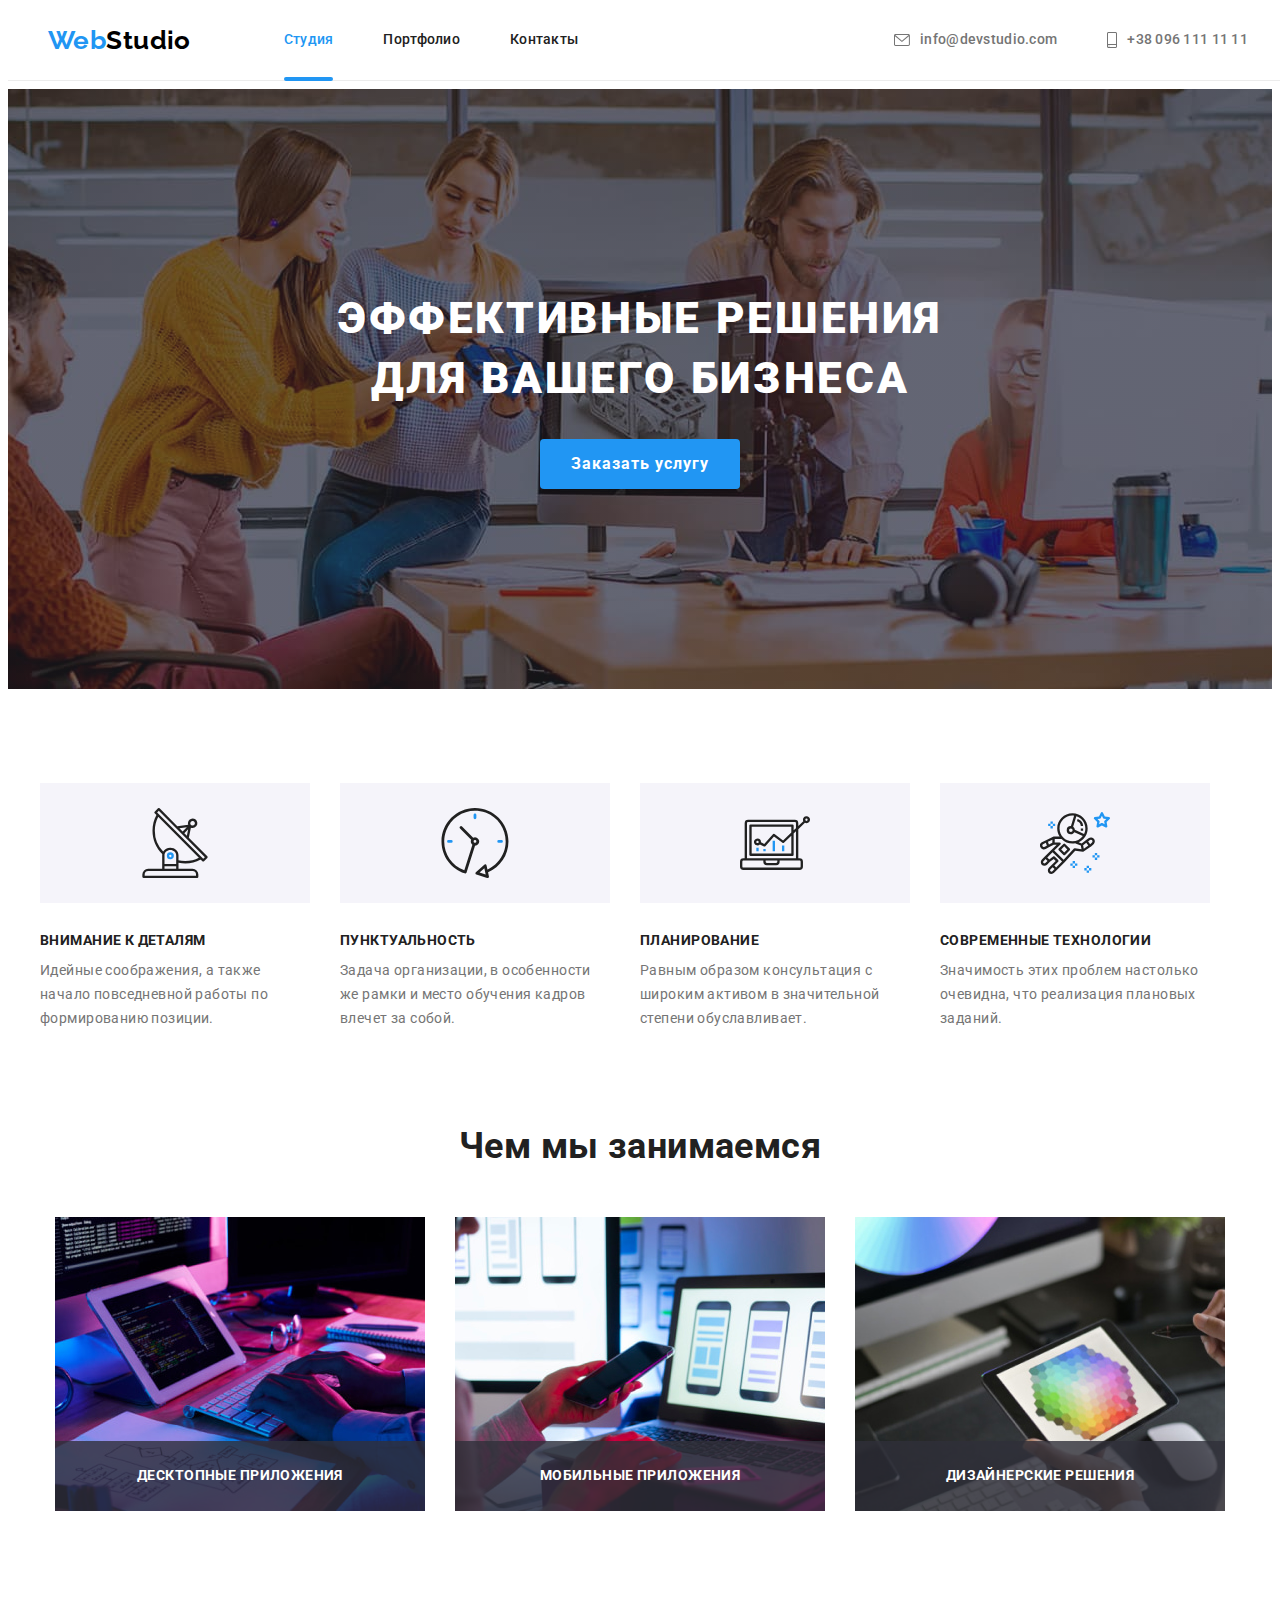
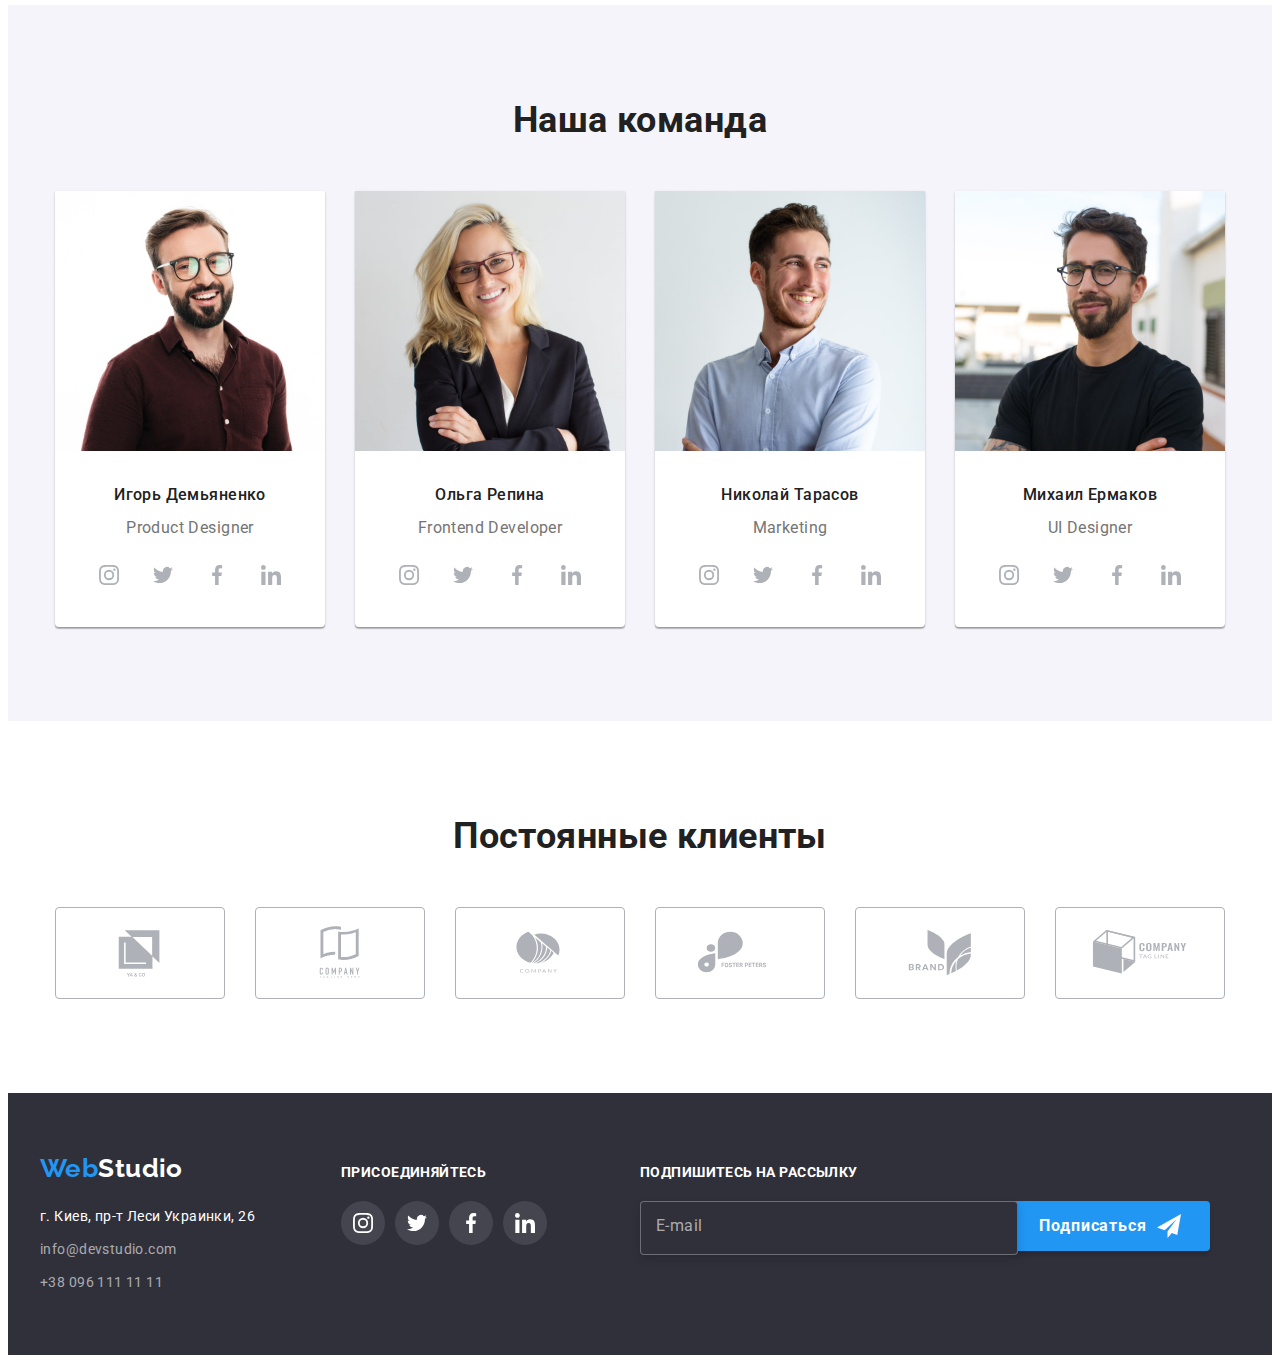
==== commit 790ec04b: "ss" ====
--- a/index.html
+++ b/index.html
@@ -59,7 +59,7 @@
         <section class="hero">
             <div class="container hero-container">
                 <h1 class="hero-title">Эффективные решения<br> для вашего бизнеса</h1>
-                <button type="button" class="hero-button" data-modal-open>Заказать услугу</button>
+                <button type="button" class="modal-button hero-button" data-modal-open>Заказать услугу</button>
             </div>
         </section>
         
@@ -428,19 +428,76 @@
                 </ul>
             </div>
             
+            <div class="footer-subscribe">
+                <b class="subscribe-title text">Подпишитесь на рассылку</b>
+                <form action="#" class="subscribe-form">
+                    <label class="subscribe-box">
+                        <input type="text" class="subscribe-input" name="mail" placeholder="&nbsp;" required>
+                        <span class="subscribe-name">E-mail</span>
+                    </label>
+                    <button type="submit" class="modal-button subscribe-button">
+                        Подписаться
+                        <svg class="button-icon">
+                            <use href="./images/symbol-defs.svg#icon-send"></use>
+                        </svg>
+                    </button>
+                </form>
+            </div>
+
        </div>
 
       
     </footer>
     <div class="backdrop is-hidden" data-modal>
         <div class="modal">
-            <button class="button-close" data-modal-close>
+            <button type="button" class="button-close" data-modal-close>
                 <svg class="icon-box-close">
                     <use href="./images/symbol-defs.svg#icon-close-black-18dp"></use>
                 </svg>
             </button>
+
+            <form action="#" class="form" autocomplete="off">
+                <b class="form--title">Оставьте свои данные, мы вам перезвоним</b>
+                <label class="form--input-box">
+                    <span class="form--name">Имя</span>
+                    <input type="text" class="form--input" name="name" required>
+                    <svg class="form--icon">
+                        <use href="./images/symbol-defs.svg#icon-person"></use>
+                    </svg>
+                </label>
+                <label class="form--input-box">
+                    <span class="form--name">Телефон</span>
+                    <input type="tel" class="form--input" name="tel" pattern="[0-9]{10}" title="0380505050" required>
+                    <svg class="form--icon">
+                        <use href="./images/symbol-defs.svg#icon-phone"></use>
+                    </svg>
+                </label>
+                <label class="form--input-box">
+                    <span class="form--name">Почта</span>
+                    <input type="mail" class="form--input" name="mail" required>
+                    <svg class="form--icon">
+                        <use href="./images/symbol-defs.svg#icon-email"></use>
+                    </svg>
+                </label>
+                <label class="form--input-box">
+                    <span class="form--name">Комментарий</span>
+                    <textarea name="message" class="form--message" id="#" placeholder="Введите текст"></textarea>
+            
+                </label>
+                <label class="form--policy">
+                    <input type="checkbox" class="form--policy-checkbox">
+                    <svg class="check-icon">
+                        <use href="images/symbol-defs.svg#icon-check"></use>
+                    </svg>
+                    Соглашаюсь с рассылкой и принимаю &nbsp; <a class="form--policy-link link" href="#">Условия договора</a>
+                </label>
+                <button type="submit" class="modal-button submit-button">Отправить</button>
+            
+            </form>
         </div>
     </div>
+    
+
     
     <script src="./js/modal.js"></script>
     <script>
--- a/css/styles.css
+++ b/css/styles.css
@@ -7,6 +7,8 @@
   --second-bg-color: #f5f4fa;
   --third-bg-color: #2f303a;
   --linc-fill-color: #afb1b8;
+
+  --shift: 250ms cubic-bezier(0.4, 0, 0.2, 1);
 }
 
 body {
@@ -73,7 +75,7 @@
 /* Навігація */
 
 .page-header {
-  z-index: 1;
+  z-index: 10;
   position: fixed;
   width: 100%;
   top: 0;
@@ -117,7 +119,7 @@
   letter-spacing: 0.02em;
   fill: var(--primari-text-color);
 
-  transition: 250ms color cubic-bezier(0.4, 0, 0.2, 1), 250ms fill cubic-bezier(0.4, 0, 0.2, 1);
+  transition: color var(--shift), fill var(--shift);
 }
 
 .nav-tab:hover,
@@ -192,13 +194,18 @@
   text-transform: uppercase;
 }
 
-.hero-button {
+.modal-button {
+  display: flex;
   width: 200px;
   height: 50px;
   border: none;
   box-shadow: 0px 4px 4px rgba(0, 0, 0, 0.15);
   border-radius: 4px;
-  margin-top: 30px;
+  margin-left: auto;
+  margin-right: auto;
+  
+  justify-content: center;
+  align-items: center;
 
   color: var(--second-acsent-color);
   font-family: inherit;
@@ -211,11 +218,15 @@
 
   cursor: pointer;
     
-  transition: 250ms background-color cubic-bezier(0.4, 0, 0.2, 1);
-}
-
-.hero-button:hover,
-.hero-button:focus {
+  transition: background-color var(--shift)
+}
+
+.hero-button {
+  margin-top: 30px;
+}
+
+.modal-button:hover,
+.modal-button:focus {
   background-color: #188ce8;
 }
 
@@ -272,18 +283,18 @@
   width: 0%;
   height: 100%;
   right: 0;
-  background-color: rgba(33, 149, 243, 0.5);
-  /* opacity: 0; */
-  transition: 250ms width cubic-bezier(0.4, 0, 0.2, 1);
-}
-
-/*.feature-icon-wrapper:hover::before {
-   opacity: 1; 
+  background-color: rgba(33, 149, 243, 0.9);
+    
+  transition: width var(--shift);
+}
+
+.feature-icon-wrapper:hover::before {
   width: 100%;
   left: 0;
   
-} */
+} 
 .feature-icon-box {
+  z-index: 1;
   width: 70px;
   height: 70px;
 }
@@ -336,7 +347,7 @@
   color: var(--second-acsent-color);
 
   opacity: 1;
-  transition: 250ms opacity cubic-bezier(0.4, 0, 0.2, 1);
+  transition: opacity var(--shift);
 }
 
 .what_we_do-item-title:hover {
@@ -380,11 +391,24 @@
   transform: rotateY(0deg);
 }
 
-
-
-.team-card .team-image,
-.team-card .team-overlay {
-  transition: 500ms transform cubic-bezier(0.4, 0, 0.2, 1);
+.team-overlay {
+  transform: rotateY(-180deg);
+  display: block;
+  width: 100%;
+  height: 100%;
+  margin-top: 0;
+  margin-bottom: 0;
+  padding: 24px 64px;
+  font-size: 18px;
+  line-height: 1.56;
+  color: var(--second-acsent-color);
+  background-color: rgba(33, 150, 243, 0.9);
+}
+
+
+.team-flip .team-image,
+.team-flip .team-overlay {
+  transition: transform var(--shift);
 }
 
 .team-card:hover .team-image {
@@ -444,8 +468,7 @@
 
   fill: var(--linc-fill-color);
 
-  transition: 250ms background-color cubic-bezier(0.4, 0, 0.2, 1),
-  250ms fill cubic-bezier(0.4, 0, 0.2, 1);
+  transition: background-color var(--shift), fill var(--shift);
 }
 
 .social-link:hover,
@@ -484,7 +507,7 @@
 
   fill: var(--linc-fill-color);
 
-  transition: 250ms border cubic-bezier(0.4, 0, 0.2, 1), 250ms fill cubic-bezier(0.4, 0, 0.2, 1);
+  transition: border var(--shift), fill var(--shift);
 }
 
 .client-link:hover,
@@ -530,8 +553,15 @@
   color: rgba(255, 255, 255, 0.6);
 }
 
-.title-linc {
+.footer-links {
+  margin-right: 93px;
+}
+
+.title-linc,
+.subscribe-title {
+  display: block;
   margin-top: 0;
+  margin-bottom: 20px;
 
   color: var(--second-acsent-color);
   font-weight: 700;
@@ -545,7 +575,71 @@
   background: rgba(255, 255, 255, 0.1);
 }
 
-+
+.subscribe-form {
+  display: flex;
+  width: 570px;
+}
+
+.subscribe-box {
+  position: relative;
+  display: block;
+  width: 358px;
+  height: 50px;
+  margin-right: 12px;
+}
+
+.subscribe-name {
+  z-index: 1;
+  position: absolute;
+  top: 50%;
+  left: 16px;
+  transform: translateY(-50%);
+
+  display: block;
+
+  font-size: 16px;
+  line-height: 1.25;
+  letter-spacing: 0.03em;
+  color: rgba(255, 255, 255, 0.6);
+}
+
+.subscribe-input {
+  display: block;
+  width: 100%;
+  height: 100%;
+  padding-left: 16px;
+
+  border: 1px solid rgba(255, 255, 255, 0.3);
+  filter: drop-shadow(0px 4px 4px rgba(0, 0, 0, 0.15));
+  border-radius: 4px;
+
+  color: var(--second-acsent-color);
+  background-color: var(--third-bg-color);
+}
+
+
+.subscribe-input:focus+.subscribe-name {
+  transform: translate(calc(-100% - 32px), -50%);
+  transition: 250ms cubic-bezier(0.4, 0, 0.2, 1);
+}
+
+.subscribe-input:not(:focus)+.subscribe-name {
+  transition: 250ms cubic-bezier(0.4, 0, 0.2, 1);
+}
+
+.subscribe-input:not(:placeholder-shown)+.subscribe-name {
+  transform: translate(calc(-100% - 32px), -50%);
+  transition: 250ms cubic-bezier(0.4, 0, 0.2, 1);  
+}
+
+
+.button-icon {
+  width: 24px;
+  height: 24px;
+  margin-left: 10px;
+
+  fill: var(--second-acsent-color);
+}
 
 /* Модальне вікно */
 .backdrop {
@@ -559,7 +653,7 @@
   background-color: rgba(0, 0, 0, 0.2);
   opacity: 1;
 
-  transition: 250ms opacity cubic-bezier(0.4, 0, 0.2, 1);
+  transition: opacity var(--shift);
 }
 
 .backdrop.is-hidden {
@@ -573,7 +667,9 @@
 }
 
 .modal {
+  z-index: 20;
   position: absolute;
+  padding: 40px;
 
   top: 50%;
   left: 50%;
@@ -587,15 +683,17 @@
   border-radius: 4px;
   opacity: 1;
 
-  transition: 250ms transform cubic-bezier(0.4, 0, 0.2, 1),
-    250ms opacity cubic-bezier(0.4, 0, 0.2, 1);
+  transition: transform var(--shift), opacity var(--shift);
 }
 
 .button-close {
   position: absolute;
   right: 8px;
   top: 8px;
+  display: flex;
   padding: 0;
+  align-items: center;
+  justify-content: center;
   width: 30px;
   height: 30px;
   border-color: rgba(0, 0, 0, 0.1);
@@ -609,6 +707,150 @@
   height: 11px;
 }
 
+.form {
+  display: flex;
+  flex-wrap: wrap;
+}
+
+.form--title {
+  display: block;
+  margin: 0 auto;
+  margin-bottom: 12px;
+
+  text-align: center;
+  font-weight: 700;
+  font-size: 20px;
+  line-height: 1.15;
+  color: var(--tittle-text-color);
+}
+
+.form--input-box {
+  position: relative;
+  width: 100%;
+  display: block;
+
+  font-size: 12px;
+  line-height: 1.17;
+  letter-spacing: 0.01em;
+}
+
+.form--input-box+.form--input-box {
+  margin-top: 10px;
+}
+
+.form--input,
+.form--message {
+  display: block;
+  height: 40px;
+  width: 100%;
+
+  padding-left: 42px;
+  border: 1px solid;
+  border-color: rgba(33, 33, 33, 0.2);
+  fill: var(--tittle-text-color);
+
+  border-radius: 4px;
+
+  transform: fill var(--shift), border-color var(--shift);
+}
+
+.form--input:hover,
+.form--input:focus,
+.form--message:hover,
+.form--message:focus {
+  outline-color: var(--acsent-color);
+
+  border-color: var(--acsent-color);
+}
+
+.form--input:hover+.form--icon,
+.form--input:focus+.form--icon {
+  fill: var(--acsent-color);
+}
+
+.form--message {
+  height: 120px;
+  resize: none;
+  padding: 12px 16px;
+}
+
+.form--name {
+  display: block;
+  margin-bottom: 4px;
+}
+
+.form--message::placeholder {
+  line-height: 1.14x;
+  letter-spacing: 0.01em;
+
+  color: rgba(117, 117, 117, 0.5);
+}
+
+.form--icon {
+  position: absolute;
+  left: 12px;
+  bottom: 11px;
+  display: block;
+  width: 18px;
+  height: 18px;
+
+  fill: var(--tittle-text-color);
+}
+
+.form--policy {
+  display: inline-flex;
+  align-items: center;
+  margin: 0 auto;
+  margin-top: 20px;
+}
+
+.form--policy-checkbox {
+  position: absolute;
+  width: 1px;
+  height: 1px;
+  margin: -1px;
+  border: 0;
+  padding: 0;
+  clip: rect(0 0 0 0);
+  overflow: hidden;
+}
+
+.check-icon {
+  margin-right: 7px;
+
+  border: 2px solid;
+  border-radius: 2px;
+  border-color: #000000;
+  width: 16px;
+  height: 15px;
+  fill: #fff;
+
+  transition: fill var(--shift), border var(--shift);
+}
+
+.form--policy-checkbox:checked+.check-icon {
+  border: 0px;
+  fill: var(--acsent-color);
+}
+
+.form--policy-checkbox:focus+.check-icon {
+  border-color: var(--acsent-color);
+}
+
+.form--policy-checkbox:checked:focus+.check-icon {
+  outline: 1px solid;
+  outline-color: var(--tittle-text-color);
+}
+
+.form--policy-link {
+  text-decoration-line: underline;
+  color: var(--acsent-color);
+}
+
+.submit-button {
+  margin-top: 30px;
+}
+
 /* ===============  Портфоліо ============= */
 
 /* Фільтр */
@@ -637,8 +879,7 @@
 
   background-color: var(--second-bg-color);
 
-  transition: 250ms box-shadow cubic-bezier(0.4, 0, 0.2, 1),
-  250ms color cubic-bezier(0.4, 0, 0.2, 1), 250ms background-color cubic-bezier(0.4, 0, 0.2, 1);
+  transition: box-shadow var(--shift), color var(--shift), background-color var(--shift);
 }
 
 .filter-button:hover,
@@ -675,7 +916,7 @@
 
   background-color: var(--primary-bg-color);
 
-  transition: 250ms box-shadow cubic-bezier(0.4, 0, 0.2, 1);
+  transition: box-shadow var(--shift);
 }
 
 .project-card-content {
@@ -713,7 +954,7 @@
   height: 101%;
   transform: translateY(100%);
 
-  transition: 250ms transform cubic-bezier(0.4, 0, 0.2, 1);
+  transition: transform var(--shift);
 
   margin-top: 0;
   margin-bottom: 0;
